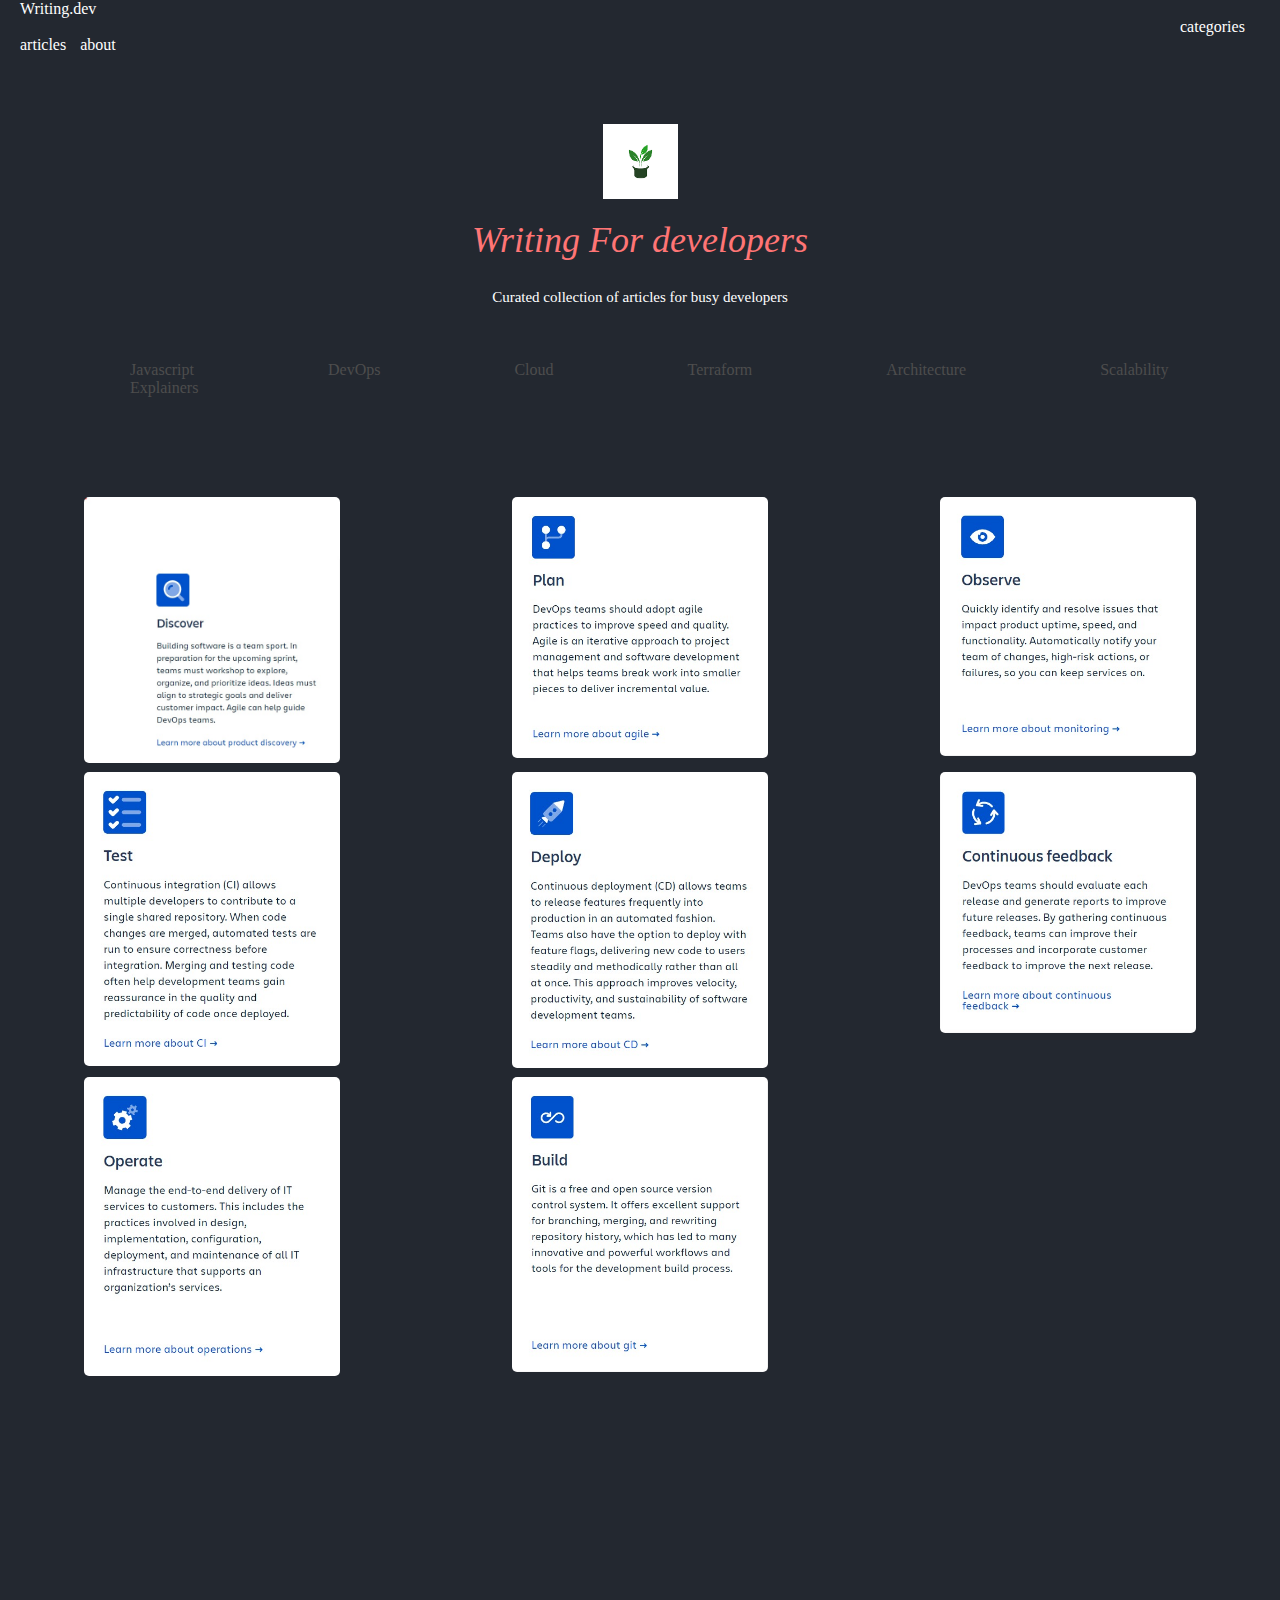
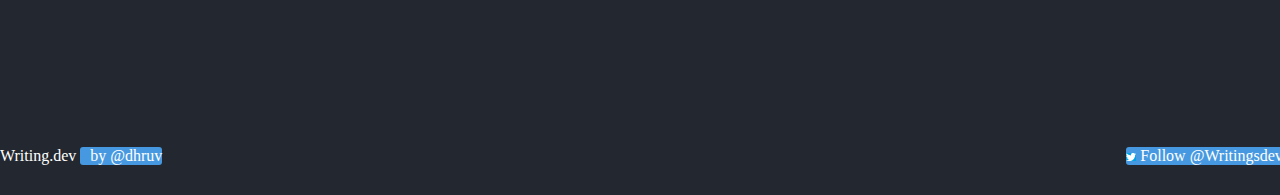
==== first project/firstproject.html @ b36b4d15 "ghvghgg" ====
<!DOCTYPE html>
<html lang="en">

<head>
    <meta charset="UTF-8">
    <meta name="viewport" content="width=device-width, initial-scale=1.0">
    <title>Document</title>
    <link rel="stylesheet" href="css/style.css">
</head>
<style>
    * {
        margin: 0;
        padding: 0;
    }

    body {
        background-color: #232830;

    }

    .box1 {

        color: white;
        width: calc(100vw- 20px);
        margin-left: 20px;

    }

    #box2 {
        display: inline;
        margin-left: 1160px;

    }


    #box2 a {
        margin-right: 10px;
        text-decoration: none;
        color: white;
    }

    p {
        font-style: italic;
        font-size: 36px;
        color: #FF7575;
        text-align: center;
        padding-top: 70px;
        margin-bottom: 10px;
    }

    .box3 {
        text-align: center;
        padding: 0 10px;
        font-size: 15px;
        color: white;
    }

    header {
        text-align: center;
    }

    header img {
        width: 75px;

        margin-bottom: 20px;
        display: block;
        margin-left: auto;
        margin-right: auto;
    }

    li {

        text-align: center;
        display: inline;
        margin-left: 130px;

    }

    nav {
        margin-top: 55px;
    }

    li a {
        text-decoration: none;
        color: #4d4d4d;

    }

    .container {

        display: grid;
        grid-gap: 5px;
        grid-template-columns: auto auto auto;
        height: 50vh;
        text-align: center;
        margin-top: 100px;

    }

    .item img {
        width: 20vw;
        border-radius: 5px;
    }

    @media screen and(hover: hover) and(pointer: fine) {
        .item:hover img {
            width: 5vw;
            height: 10vh;
        }

    }

    footer {
        display: inline-block;
        color: white;
        margin-top: 800px;
        margin-bottom: 20px;
    }

    .box5 {
        display: inline-block;

        padding-left: 10px;
        margin-bottom: 30px;
        background: #4699e0;
        color: white;
        border-radius: 3px;
    }

    .box6 {
        position: relative;

        display: inline-block;
        /* padding-left: 140vh; */
        right: -75vw;
        background-color: #4699e0;
        border-radius: 3px;
        color: white;
    }

    .box6 img {
        width: 10px;
    }
</style>

<body>
    <div class="box1">
        Writing.dev
        <div id="box2">
            <a href="#">categories</a>
            <a href="#">articles</a>
            <a href="#">about</a>
        </div>
    </div>
    <header>
        <p><img src="img/download.png" alt="" width="100px">
            Writing For developers</p><br>
        <div class="box3">Curated collection of articles for busy developers</div>
    </header>

    <nav>
        <ul>
            <li><a href="#">Javascript</a></li>
            <li><a href="#">DevOps</a></li>
            <li><a href="#">Cloud</a></li>
            <li><a href="#">Terraform</a></li>
            <li><a href="#">Architecture</a></li>
            <li><a href="#">Scalability</a></li>
            <li><a href="#">Explainers</a></li>
        </ul>
    </nav>
    <div class="container">
        <div class="item"><img src="img/WhatsApp Image 2024-03-13 at 05.41.50_6470c8cb.jpg" alt=""></div>
        <div class="item"><img src="img/WhatsApp Image 2024-03-13 at 05.51.07_316351d8.jpg" alt=""></div>
        <div class="item"><img src="img/WhatsApp Image 2024-03-13 at 05.54.27_b6566f4d.jpg" alt=""></div>
        <div class="item"><img src="img/WhatsApp Image 2024-03-13 at 05.52.41_1a819125.jpg" alt=""></div>
        <div class="item"><img src="img/WhatsApp Image 2024-03-13 at 05.53.12_6d8ed80d.jpg" alt=""></div>
        <div class="item"><img src="img/WhatsApp Image 2024-03-13 at 05.54.56_099629aa.jpg" alt=""></div>
        <div class="item"><img src="img/WhatsApp Image 2024-03-13 at 05.53.57_b0a6ec1c.jpg" alt=""></div>
        <div class="item"><img src="img/WhatsApp Image 2024-03-13 at 05.51.56_9161e2af.jpg" alt=""></div>

    </div>

    <footer>
        Writing.dev <br>
    </footer>
    <div class="box5">
        by @dhruv
    </div>
    <div class="box6">
        <img src="img/logo-twitter-picture-download-14.png" alt="">

        Follow @Writingsdev
    </div>
</body>

</html>
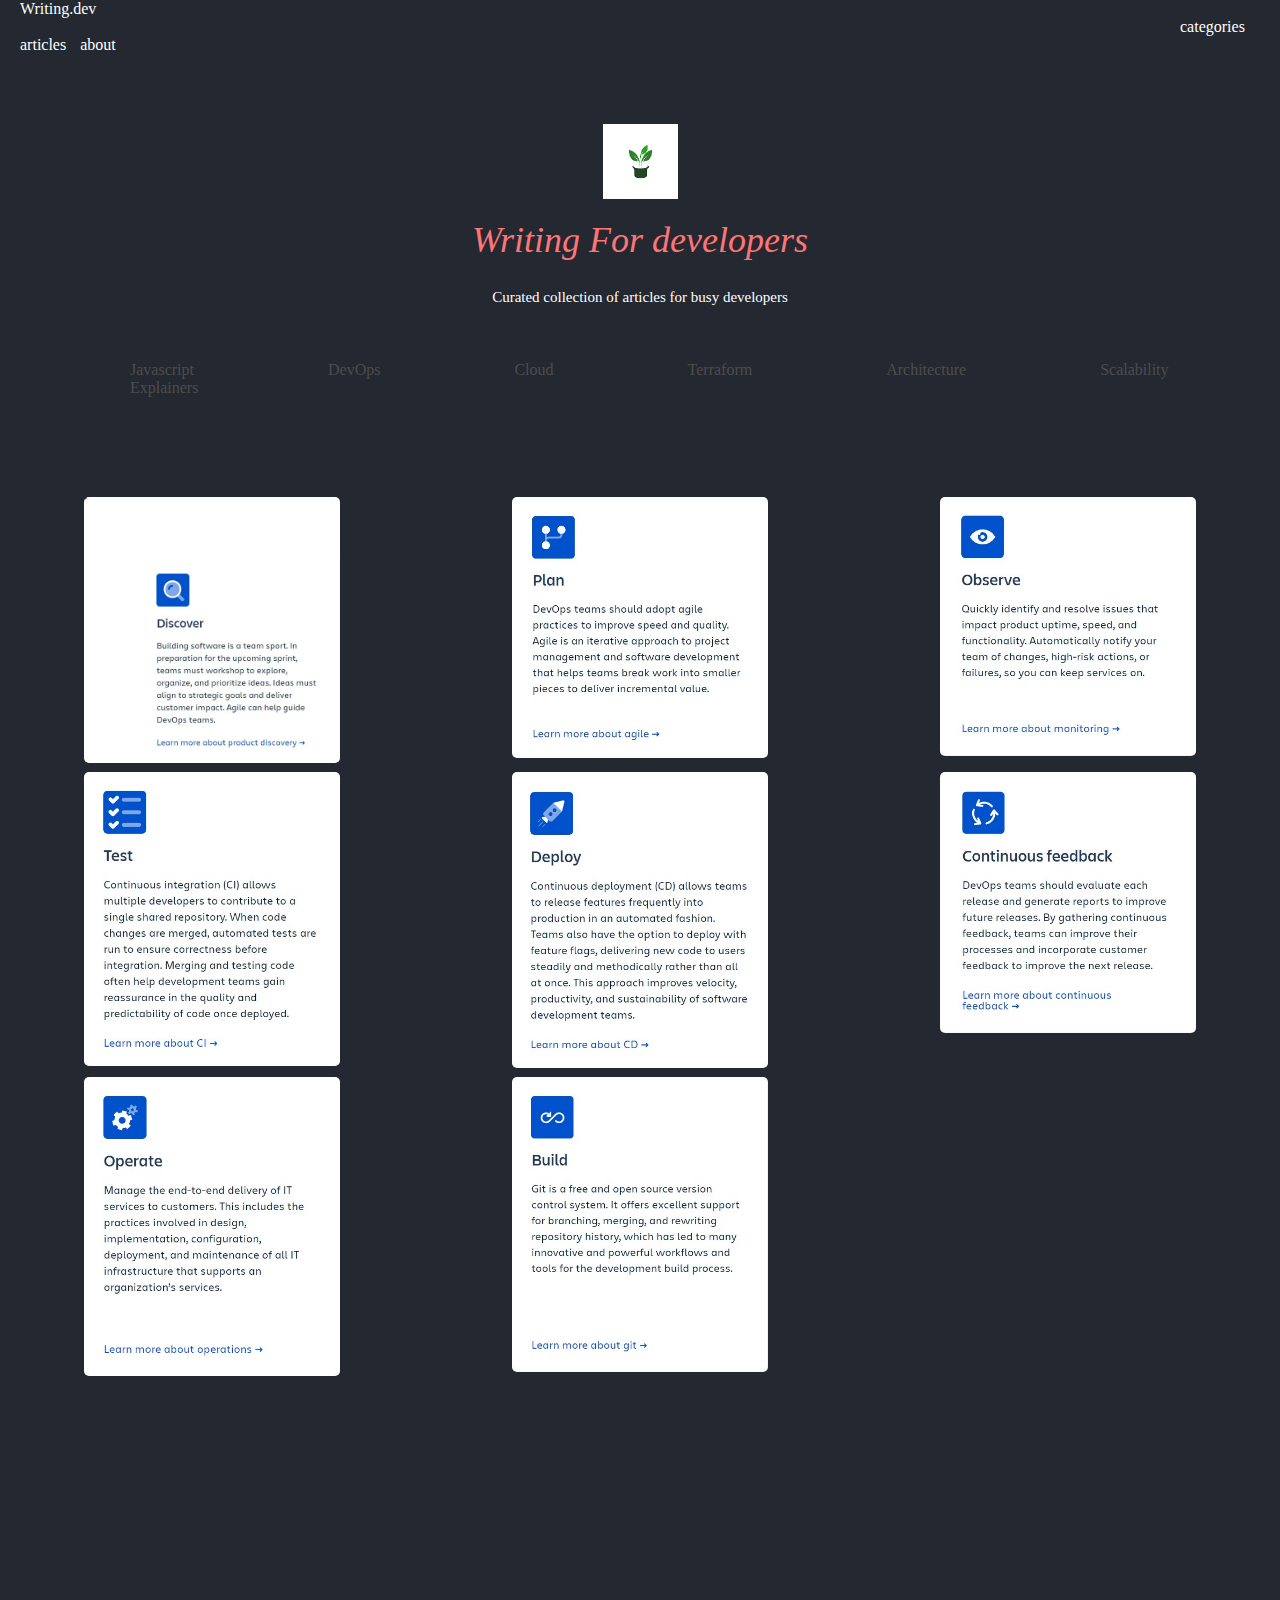
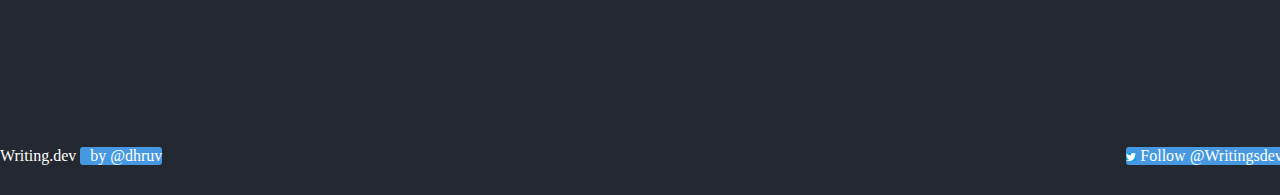
==== commit 1eb95ceb: "Update firstproject.html" ====
--- a/first project/firstproject.html
+++ b/first project/firstproject.html
@@ -14,7 +14,7 @@
     }
 
     body {
-        background-color: #232830;
+        background-color: #232831;
 
     }
 
@@ -194,4 +194,4 @@
     </div>
 </body>
 
-</html>+</html>
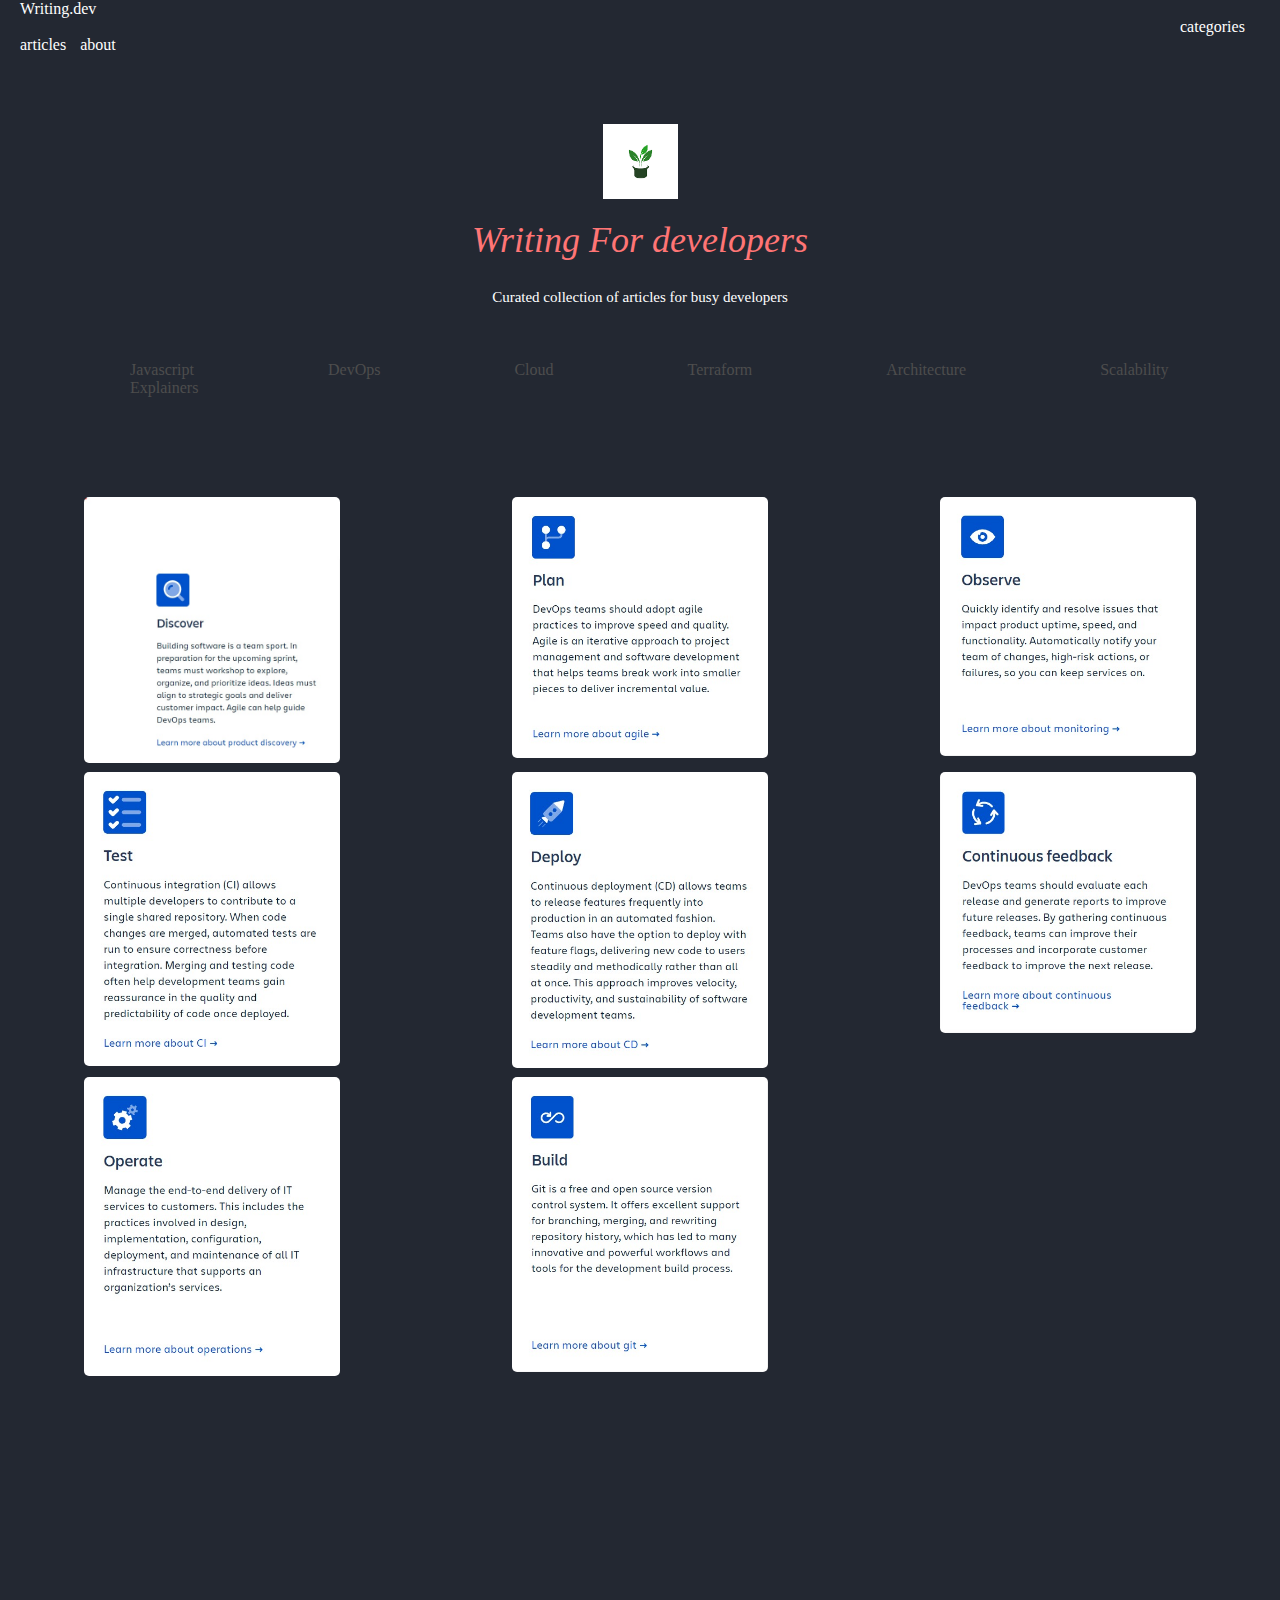
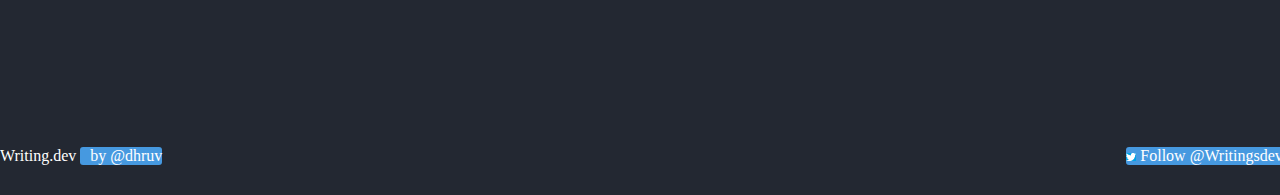
==== commit 7b77d395: "conflict test" ====
--- a/first project/firstproject.html
+++ b/first project/firstproject.html
@@ -14,7 +14,7 @@
     }
 
     body {
-        background-color: #232831;
+        background-color: #232832;
 
     }
 
@@ -194,4 +194,4 @@
     </div>
 </body>
 
-</html>
+</html>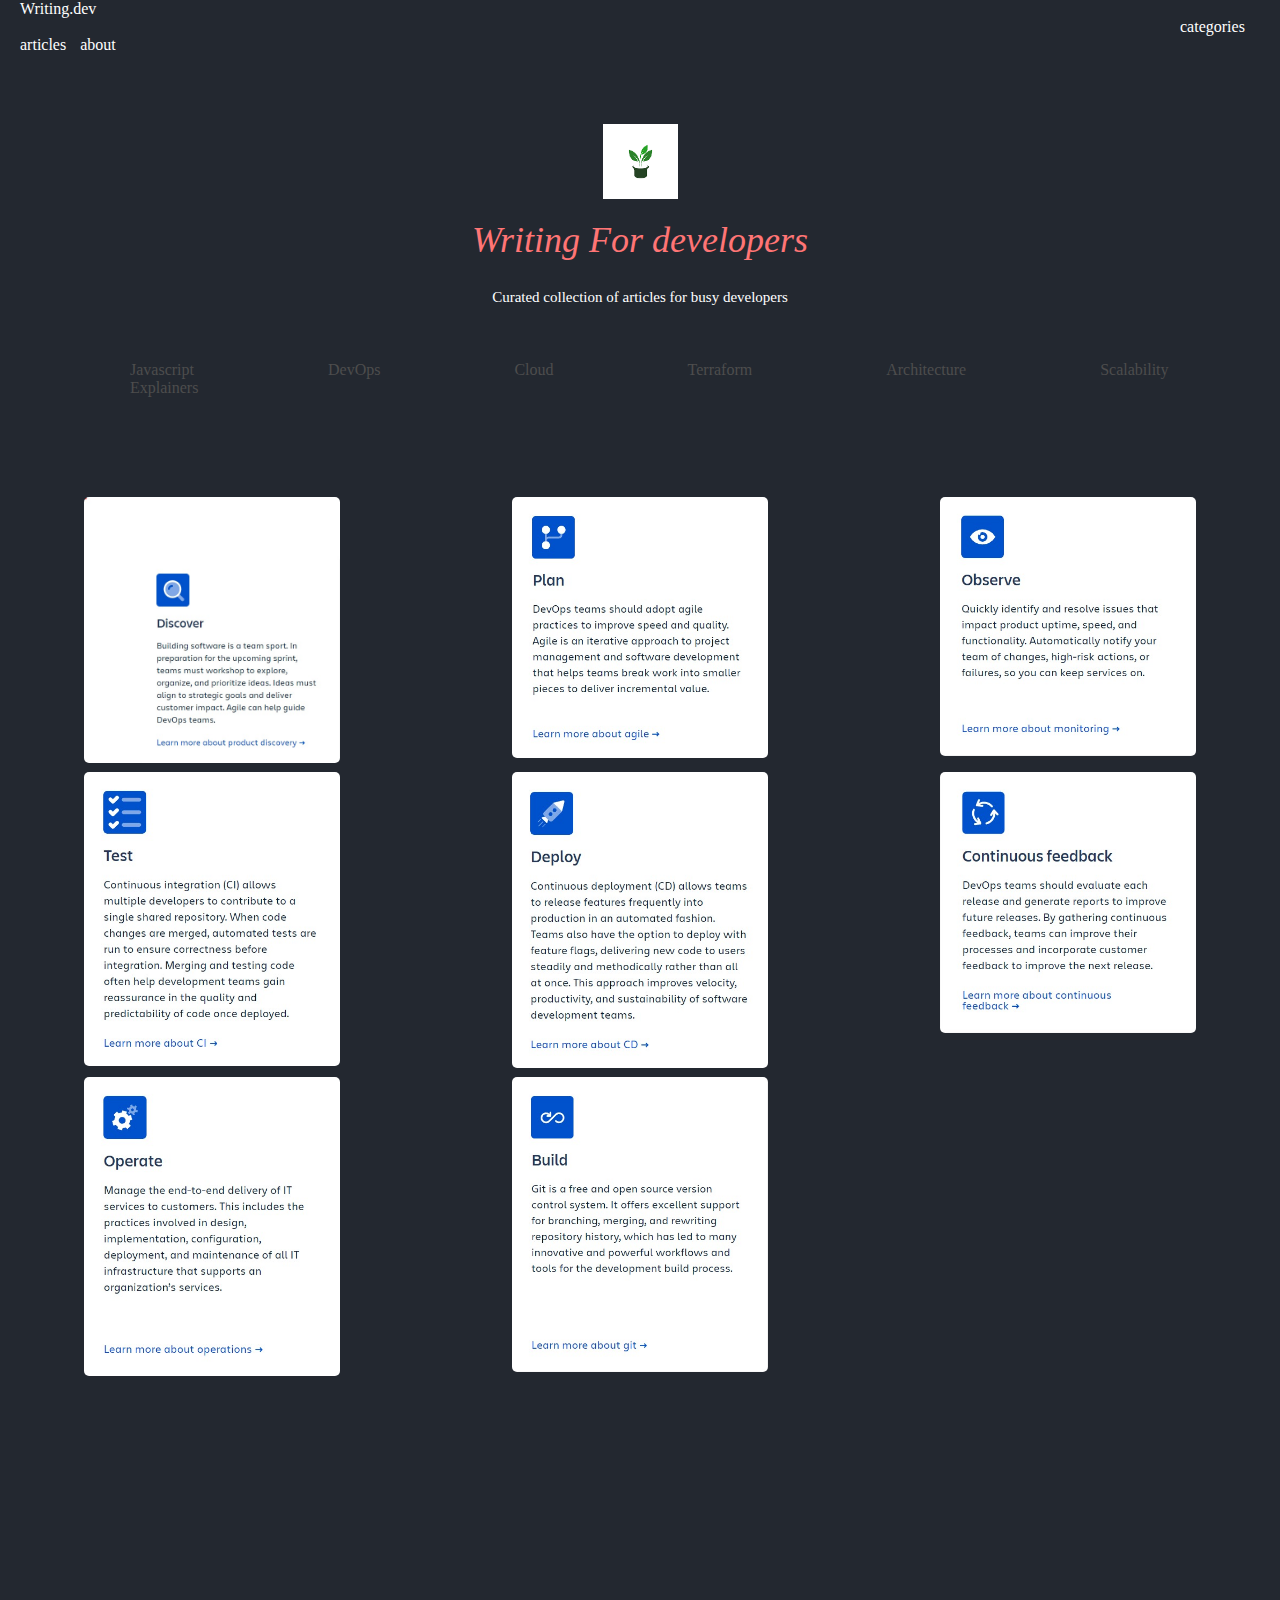
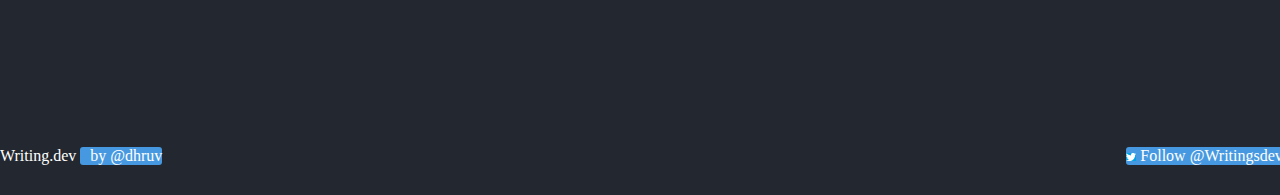
==== commit b39077be: "Add" ====
--- a/first project/firstproject.html
+++ b/first project/firstproject.html
@@ -14,7 +14,7 @@
     }
 
     body {
-        background-color: #232832;
+        background-color: #232830;
 
     }
 
@@ -194,4 +194,4 @@
     </div>
 </body>
 
-</html>+</html>
